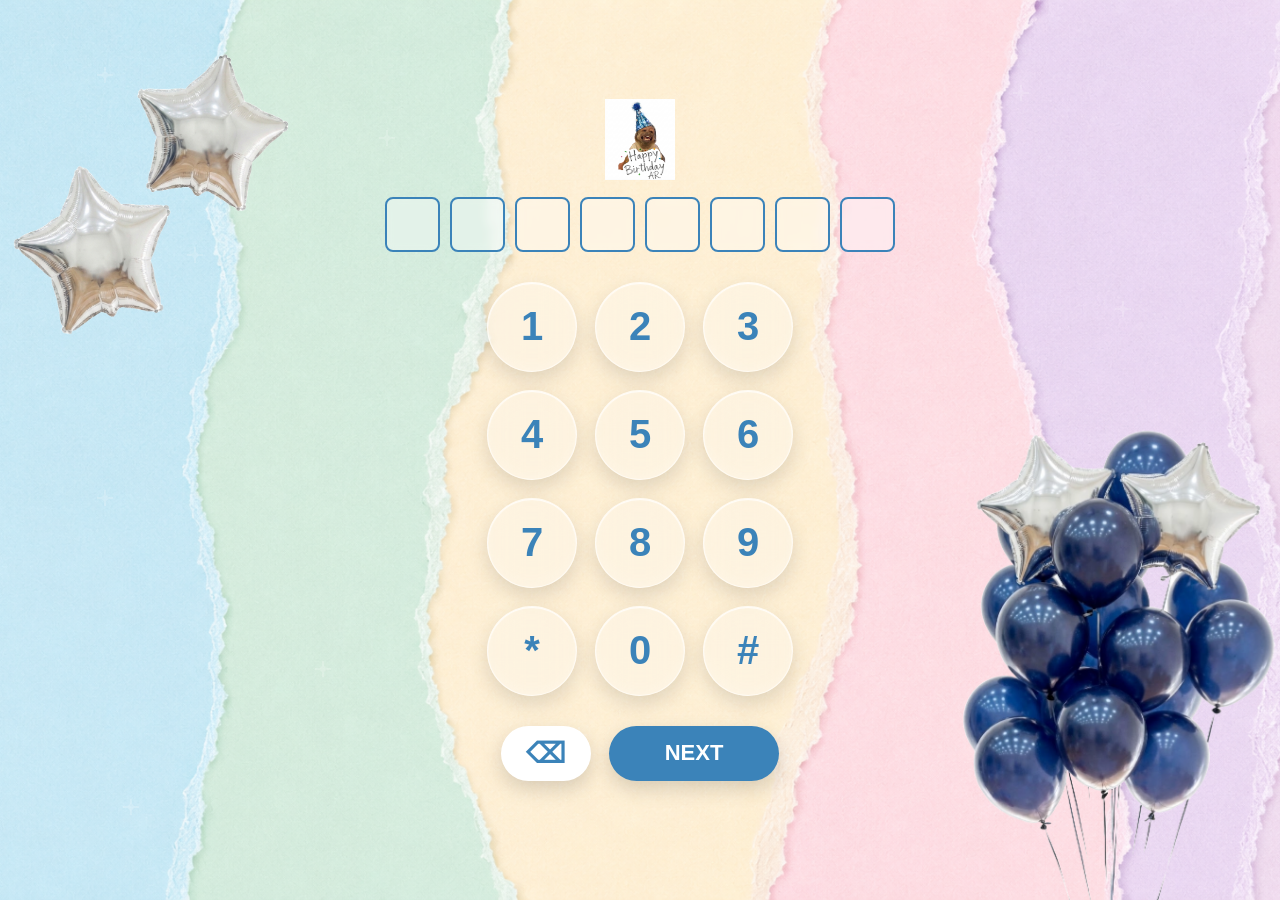
==== index.html @ feec0426 "Update index.html" ====
<!DOCTYPE html>
<html lang="en">
<head>

<meta charset="UTF-8">
<meta name="viewport" content="width=device-width, initial-scale=1.0">

<title>Happy Birthday ❤️</title>

<link rel="stylesheet" href="style.css">

<link href="https://fonts.googleapis.com/css2?family=Poppins:wght@300;400;600&family=Sacramento&display=swap" rel="stylesheet">

</head>
<body>
    
<img src="images/deco_2.png" class="deco deco-top" alt="">
<img src="images/deco_1.png" class="deco deco-bottom" alt="">

<div class="sparkles">
    <span class="star s1"></span>
    <span class="star s2"></span>
    <span class="star s3"></span>
    <span class="star s4"></span>
    <span class="star s5"></span>
    <span class="star s6"></span>
    <span class="star s7"></span>
    <span class="star s8"></span>
    <span class="star s9"></span>
    <span class="star s10"></span>
    <span class="star s11"></span>
    <span class="star s12"></span>
</div>
    
    
<div class="container">

    <img src="images/hbd.png" class="lock">

    <div class="display">
        <div class="box"></div>
        <div class="box"></div>
        <div class="box"></div>
        <div class="box"></div>
        <div class="box"></div>
        <div class="box"></div>
        <div class="box"></div>
        <div class="box"></div>
    </div>

    <div class="keypad">

    <button class="key" data-value="1">1</button>
    <button class="key" data-value="2">2</button>
    <button class="key" data-value="3">3</button>

    <button class="key" data-value="4">4</button>
    <button class="key" data-value="5">5</button>
    <button class="key" data-value="6">6</button>

    <button class="key" data-value="7">7</button>
    <button class="key" data-value="8">8</button>
    <button class="key" data-value="9">9</button>

    <button class="key" data-value="*">*</button>
    <button class="key" data-value="0">0</button>
    <button class="key" data-value="#">#</button>

</div>

<div class="actions">
    <button id="deleteBtn">⌫</button>
    <button id="nextBtn">NEXT</button>
</div>

    <p id="message"></p>

</div>

<script src="script.js"></script>

</body>
---- style.css ----
@import url('https://fonts.googleapis.com/css2?family=Poppins:wght@400;600&family=Sacramento&display=swap');

*{
    margin:0;
    padding:0;
    box-sizing:border-box;
}

body{
    width:100%;
    height:100vh;
    font-family:Poppins,sans-serif;

    background:url("images/background.png") center center/cover no-repeat;

    display:flex;
    justify-content:center;
    align-items:center;
}

.container{
    text-align:center;
}

.lock{
    width:70px;
    margin-bottom:10px;
}

h1{
    font-family:Sacramento;
    font-size:70px;
    color:#3b83b9;
}

p{
    color:#555;
    margin:10px 0;
}

h3{
    color:#3b83b9;
    margin:25px 0 18px;
}

.display{
    display:flex;
    justify-content:center;
    gap:10px;
    margin-bottom:30px;
}

.box{
    width:55px;
    height:55px;

    border:2px solid #3b83b9;
    border-radius:8px;

    display:flex;
    justify-content:center;
    align-items:center;

    font-size:28px;
    font-weight:600;
    color:#3b83b9;

    background:rgba(255,255,255,.35);
    backdrop-filter:blur(5px);
}

.keypad{
    display:grid;
    grid-template-columns:repeat(3,90px);
    gap:18px;
    justify-content:center;
}

.key{

    width:90px;
    height:90px;

    border-radius:50%;

    border:1.5px solid rgba(255,255,255,0.6);

    background:rgba(255,255,255,0.28);

    backdrop-filter:blur(16px);
    -webkit-backdrop-filter:blur(16px);

    box-shadow:
        0 8px 20px rgba(0,0,0,0.12),
        inset 0 1px 1px rgba(255,255,255,0.9),
        inset 0 -4px 10px rgba(255,255,255,0.15);

    color:#3b83b9;

    font-size:40px;
    font-weight:600;

    cursor:pointer;

    transition:all .25s ease;

}
.key:hover{

    transform:translateY(-3px) scale(1.05);

    background:rgba(255,255,255,0.38);

    box-shadow:
        0 14px 28px rgba(0,0,0,0.18),
        inset 0 2px 2px rgba(255,255,255,1),
        inset 0 -4px 10px rgba(255,255,255,0.2);

}
.key:active{

    transform:scale(.95);

    box-shadow:
        inset 0 4px 12px rgba(0,0,0,0.12);

}
.key[data-value="delete"]{
    font-size:32px;
}

#message{
    margin-top:20px;
    color:#3b83b9;
    font-weight:600;
}
.actions{
    margin-top:30px;

    display:flex;
    justify-content:center;
    gap:18px;
}

.actions button{

    border:none;

    cursor:pointer;

    font-weight:600;

    transition:.25s;

    box-shadow:0 8px 20px rgba(0,0,0,.15);

}

#deleteBtn{

    width:90px;
    height:55px;

    border-radius:28px;

    background:white;

    color:#3b83b9;

    font-size:28px;

}

#nextBtn{

    width:170px;
    height:55px;

    border-radius:28px;

    background:#3b83b9;

    color:white;

    font-size:22px;

}

.actions button:hover{

    transform:scale(1.05);

}


/* Decorative Images */

.deco{
    position: fixed;
    pointer-events: none;
    user-select: none;
    z-index: 0;
}

.deco-top{
    top: -10px;
    left: -10px;
    width: 320px;
    transform-origin: bottom right;
    animation: floatTop 4s ease-in-out infinite;
}

.deco-bottom{
    bottom: -10px;
    right: -10px;
    width: 340px;
    transform-origin: bottom center;
    animation: floatBottom 4s ease-in-out infinite;
}

/* Gentle floating */

@keyframes floatTop{

    0%{
        transform: translateY(0px) rotate(-1deg);
    }

    25%{
        transform: translateY(-6px) rotate(1deg);
    }

    50%{
        transform: translateY(-12px) rotate(0deg);
    }

    75%{
        transform: translateY(-6px) rotate(-1deg);
    }

    100%{
        transform: translateY(0px) rotate(-1deg);
    }

}

@keyframes floatBottom{

    0%{
        transform:translate(0px,0px) rotate(1deg);
    }

    25%{
        transform:translate(-4px,-6px) rotate(-1deg);
    }

    50%{
        transform:translate(-8px,-12px) rotate(-2deg);
    }

    75%{
        transform:translate(-3px,-7px) rotate(0deg);
    }

    100%{
        transform:translate(0px,0px) rotate(1deg);
    }

}

/* Make sure content stays above decorations */

.container{
    position:relative;
    z-index:5;
}

/* ---------- Sparkling Stars ---------- */

.sparkles{
    position:fixed;
    inset:0;
    pointer-events:none;
    z-index:1;
}

.star{

    position:absolute;

    width:6px;
    height:6px;

    background:white;

    border-radius:50%;

    opacity:.2;

    animation:twinkle 3s ease-in-out infinite;
}

.star::before,
.star::after{

    content:"";

    position:absolute;

    left:50%;
    top:50%;

    background:white;

    transform:translate(-50%,-50%);
}

.star::before{

    width:2px;
    height:16px;
}

.star::after{

    width:16px;
    height:2px;
}

@keyframes twinkle{

    0%,100%{

        opacity:.15;
        transform:scale(.5);
    }

    50%{

        opacity:1;
        transform:scale(1.3);
        filter:drop-shadow(0 0 10px white);
    }
}

/* Individual star positions */

.s1{top:8%;left:8%;animation-delay:.2s;}
.s2{top:15%;left:30%;animation-delay:1.2s;}
.s3{top:10%;right:20%;animation-delay:2.4s;}
.s4{top:28%;left:15%;animation-delay:.8s;}
.s5{top:34%;right:12%;animation-delay:1.8s;}
.s6{top:55%;left:8%;animation-delay:2.7s;}
.s7{top:62%;right:18%;animation-delay:1.1s;}
.s8{top:74%;left:25%;animation-delay:3.2s;}
.s9{bottom:22%;right:8%;animation-delay:.5s;}
.s10{bottom:10%;left:10%;animation-delay:2s;}
.s11{bottom:18%;left:45%;animation-delay:3.5s;}
.s12{top:45%;right:35%;animation-delay:1.5s;}

/* Keep content above stars */

.container{
    position:relative;
    z-index:5;
}

.deco{
    z-index:3;
}
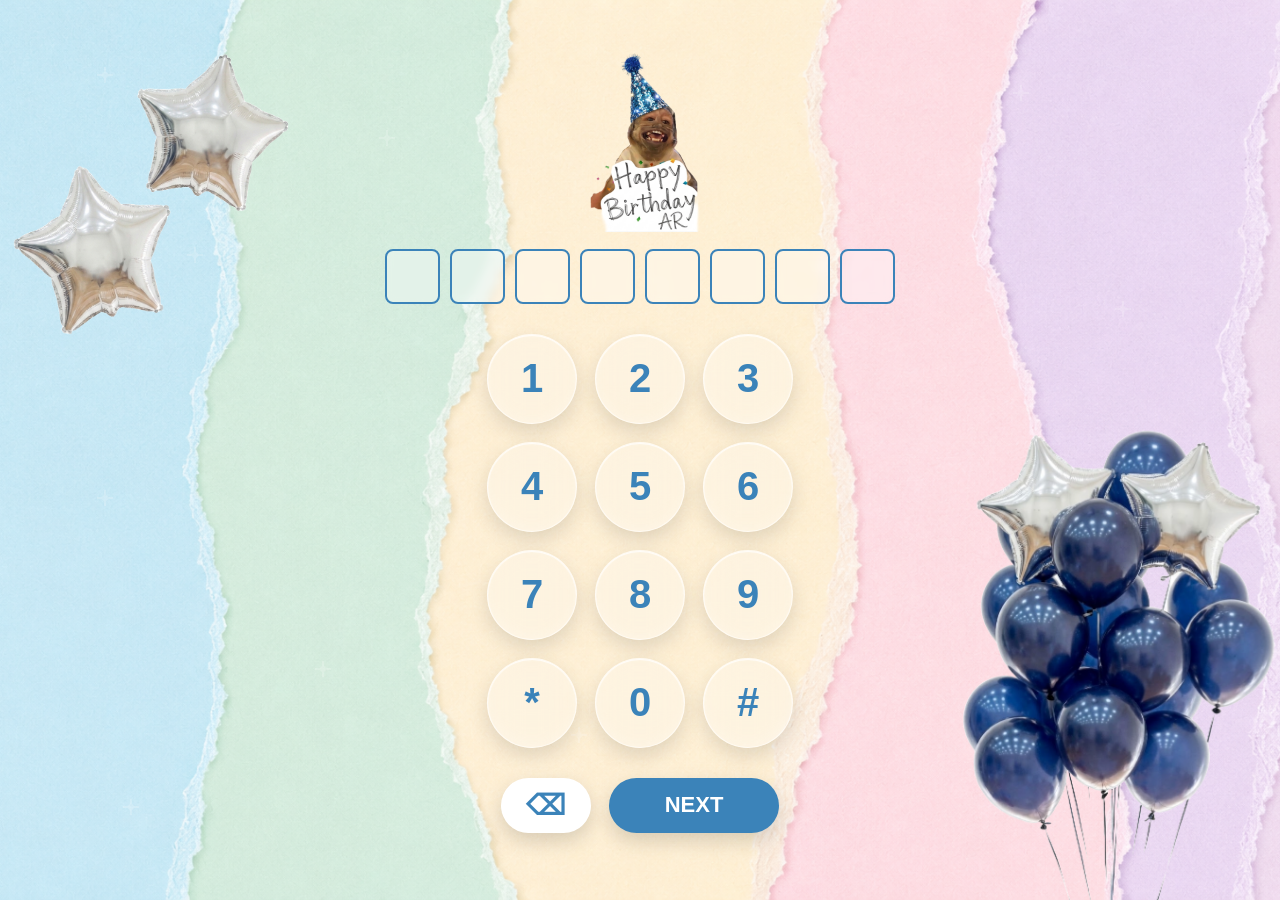
==== commit 5dd5ea4d: "Update index.html" ====
--- a/index.html
+++ b/index.html
@@ -35,7 +35,7 @@
     
 <div class="container">
 
-    <img src="images/hbd.png" class="lock">
+    <img src="images/hbd_new.png" class="lock">
 
     <div class="display">
         <div class="box"></div>
--- a/style.css
+++ b/style.css
@@ -23,7 +23,7 @@
 }
 
 .lock{
-    width:70px;
+    width:160px;
     margin-bottom:10px;
 }
 
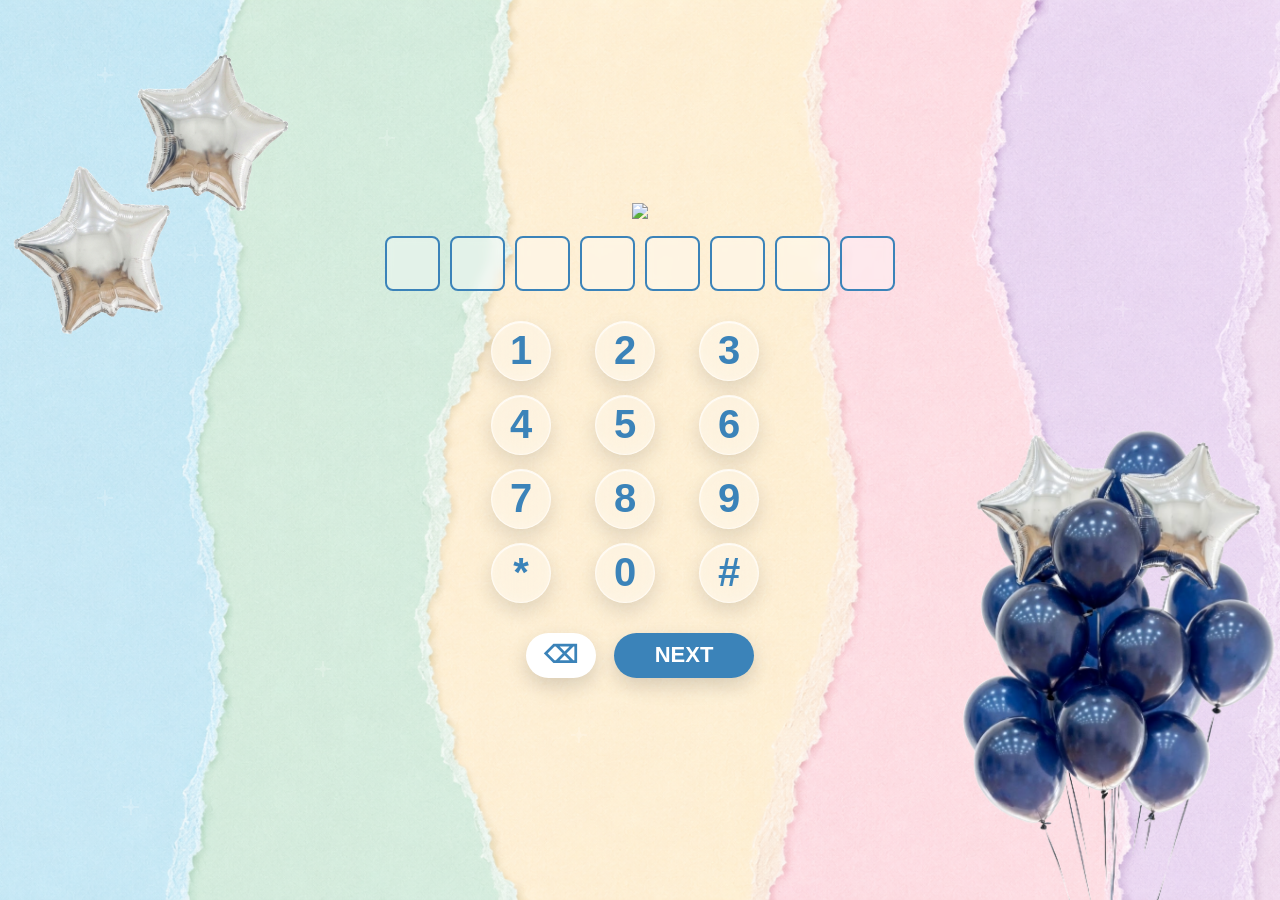
==== commit 486dc104: "Update index.html" ====
--- a/index.html
+++ b/index.html
@@ -35,7 +35,7 @@
     
 <div class="container">
 
-    <img src="images/hbd_new.png" class="lock">
+    <img src="images/lock_new.png" class="lock">
 
     <div class="display">
         <div class="box"></div>
--- a/style.css
+++ b/style.css
@@ -23,7 +23,7 @@
 }
 
 .lock{
-    width:160px;
+    width:210px;
     margin-bottom:10px;
 }
 
@@ -72,14 +72,14 @@
 .keypad{
     display:grid;
     grid-template-columns:repeat(3,90px);
-    gap:18px;
+    gap:14px;
     justify-content:center;
 }
 
 .key{
 
-    width:90px;
-    height:90px;
+    width:60px;
+    height:60px;
 
     border-radius:50%;
 
@@ -158,8 +158,8 @@
 
 #deleteBtn{
 
-    width:90px;
-    height:55px;
+    width:70px;
+    height:45px;
 
     border-radius:28px;
 
@@ -167,16 +167,16 @@
 
     color:#3b83b9;
 
-    font-size:28px;
+    font-size:24px;
 
 }
 
 #nextBtn{
 
-    width:170px;
-    height:55px;
-
-    border-radius:28px;
+    width:140px;
+    height:45px;
+
+    border-radius:218px;
 
     background:#3b83b9;
 
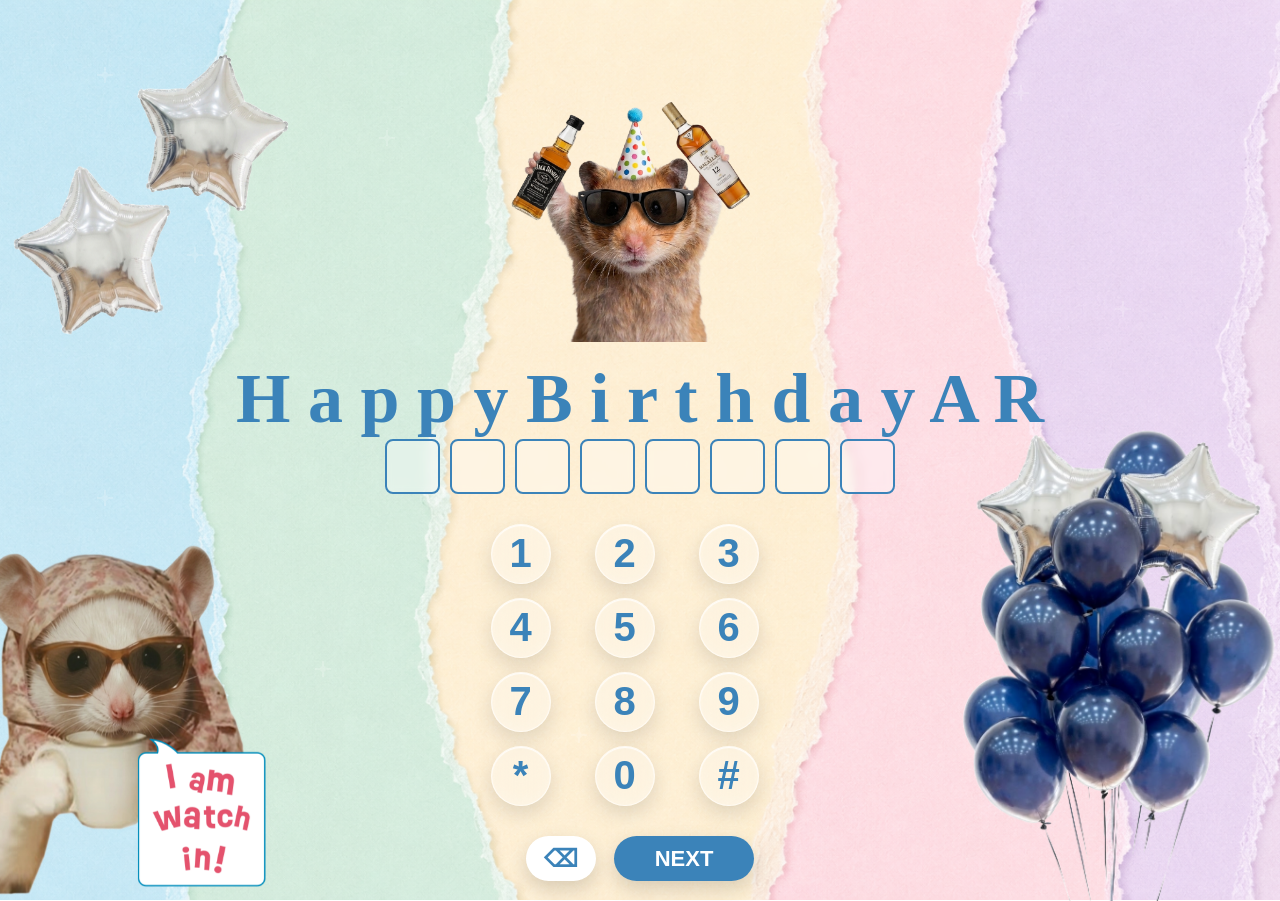
==== commit 24cfa079: "Update index.html" ====
--- a/index.html
+++ b/index.html
@@ -16,6 +16,7 @@
     
 <img src="images/deco_2.png" class="deco deco-top" alt="">
 <img src="images/deco_1.png" class="deco deco-bottom" alt="">
+<img src="images/deco_3.png" class="deco deco-bottom-left" alt="">    
 
 <div class="sparkles">
     <span class="star s1"></span>
@@ -35,8 +36,32 @@
     
 <div class="container">
 
-    <img src="images/lock_new.png" class="lock">
+    <img src="images/locker.png" class="lock">
 
+    <h1 class="birthday-title">
+    <span>H</span>
+    <span>a</span>
+    <span>p</span>
+    <span>p</span>
+    <span>y</span>
+
+    <span class="space"></span>
+
+    <span>B</span>
+    <span>i</span>
+    <span>r</span>
+    <span>t</span>
+    <span>h</span>
+    <span>d</span>
+    <span>a</span>
+    <span>y</span>
+
+    <span class="space"></span>
+
+    <span>A</span>
+    <span>R</span>
+    </h1>
+    
     <div class="display">
         <div class="box"></div>
         <div class="box"></div>
--- a/style.css
+++ b/style.css
@@ -23,7 +23,7 @@
 }
 
 .lock{
-    width:210px;
+    width:300px;
     margin-bottom:10px;
 }
 
@@ -217,7 +217,20 @@
     transform-origin: bottom center;
     animation: floatBottom 4s ease-in-out infinite;
 }
-
+.deco-bottom-left{
+    position: fixed;
+
+    bottom: -10px;
+    left: -10px;
+
+    width: 280px;
+
+    transform-origin: bottom center;
+
+    animation: floatLeft 5s ease-in-out infinite;
+
+    z-index: 2;
+}
 /* Gentle floating */
 
 @keyframes floatTop{
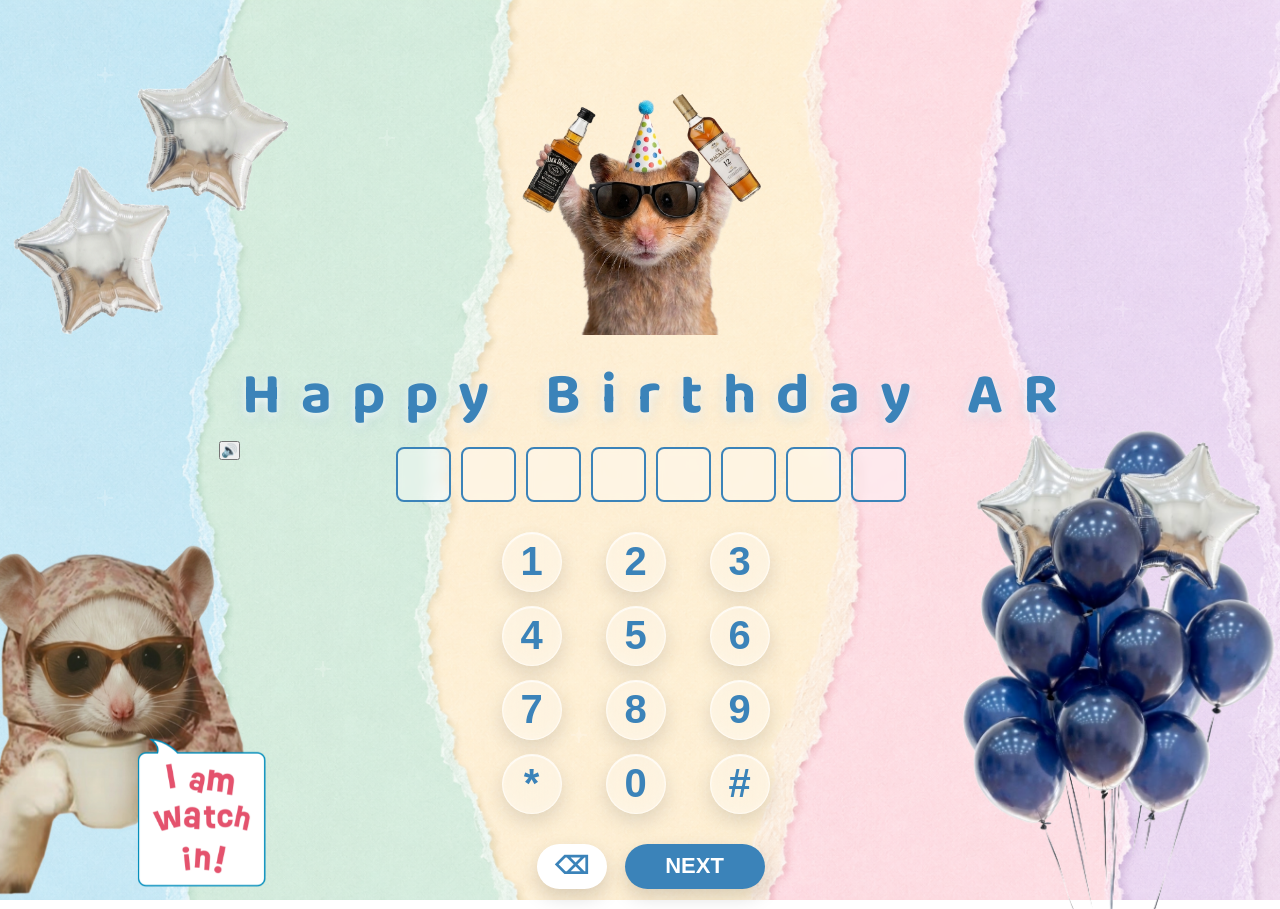
==== commit d3891bda: "Update index.html" ====
--- a/index.html
+++ b/index.html
@@ -13,6 +13,14 @@
 
 </head>
 <body>
+    
+<audio id="bgMusic" loop autoplay>
+    <source src="music/birthday.mp3" type="audio/mpeg">
+</audio>
+
+<button id="musicBtn" title="Music On">
+    🔊
+</button>    
     
 <img src="images/deco_2.png" class="deco deco-top" alt="">
 <img src="images/deco_1.png" class="deco deco-bottom" alt="">
--- a/style.css
+++ b/style.css
@@ -1,4 +1,4 @@
-@import url('https://fonts.googleapis.com/css2?family=Poppins:wght@400;600&family=Sacramento&display=swap');
+@import url('https://fonts.googleapis.com/css2?family=Poppins:wght@400;600&family=Baloo+2:wght@700&display=swap');
 
 *{
     margin:0;
@@ -381,3 +381,133 @@
 .deco{
     z-index:3;
 }
+
+/* ===========================
+   HAPPY BIRTHDAY AR TITLE
+=========================== */
+
+.birthday-title{
+
+    font-family:"Baloo 2", cursive;
+
+    font-size:58px;
+
+    font-weight:700;
+
+    color:#3b83b9;
+
+    letter-spacing:2px;
+
+    text-align:center;
+
+    margin:15px 0 22px;
+
+    line-height:1;
+
+    text-shadow:
+        0 3px 10px rgba(255,255,255,.85),
+        0 5px 15px rgba(59,131,185,.2);
+
+}
+
+.birthday-title span{
+
+    display:inline-block;
+
+    margin:0 2px;
+
+    transform-origin:center bottom;
+
+}
+
+.birthday-title .space{
+
+    width:18px;
+
+}
+
+/* ===========================
+   LETTER ANIMATIONS
+=========================== */
+
+@keyframes bounce1{
+
+    0%,100%{
+        transform:rotate(-10deg) scale(1);
+    }
+
+    50%{
+        transform:rotate(-8deg) scale(1.28);
+    }
+
+}
+
+@keyframes bounce2{
+
+    0%,100%{
+        transform:rotate(8deg) scale(.95);
+    }
+
+    50%{
+        transform:rotate(12deg) scale(1.18);
+    }
+
+}
+
+@keyframes bounce3{
+
+    0%,100%{
+        transform:rotate(-6deg) scale(1.08);
+    }
+
+    50%{
+        transform:rotate(-12deg) scale(.82);
+    }
+
+}
+
+@keyframes bounce4{
+
+    0%,100%{
+        transform:rotate(12deg) scale(.9);
+    }
+
+    50%{
+        transform:rotate(5deg) scale(1.35);
+    }
+
+}
+
+@keyframes bounce5{
+
+    0%,100%{
+        transform:rotate(-5deg) scale(1);
+    }
+
+    50%{
+        transform:rotate(4deg) scale(1.15);
+    }
+
+}
+
+/* ===========================
+   RANDOM SPEEDS
+=========================== */
+
+.birthday-title span:nth-child(1){animation:bounce1 1.10s infinite ease-in-out;}
+.birthday-title span:nth-child(2){animation:bounce3 1.75s infinite ease-in-out;}
+.birthday-title span:nth-child(3){animation:bounce5 .95s infinite ease-in-out;}
+.birthday-title span:nth-child(4){animation:bounce2 1.35s infinite ease-in-out;}
+.birthday-title span:nth-child(5){animation:bounce4 1.80s infinite ease-in-out;}
+
+.birthday-title span:nth-child(7){animation:bounce2 1.20s infinite ease-in-out;}
+.birthday-title span:nth-child(8){animation:bounce5 1.65s infinite ease-in-out;}
+.birthday-title span:nth-child(9){animation:bounce1 .90s infinite ease-in-out;}
+.birthday-title span:nth-child(10){animation:bounce3 1.55s infinite ease-in-out;}
+.birthday-title span:nth-child(11){animation:bounce4 1.00s infinite ease-in-out;}
+.birthday-title span:nth-child(12){animation:bounce2 1.95s infinite ease-in-out;}
+.birthday-title span:nth-child(13){animation:bounce1 1.30s infinite ease-in-out;}
+.birthday-title span:nth-child(14){animation:bounce5 1.45s infinite ease-in-out;}
+
+.birthday-title span:nth-child(16){animation:bounce4 1.60s infinite ease-in-out;}
+.birthday-title span:nth-child(17){animation:bounce2 .85s infinite ease-in-out;}
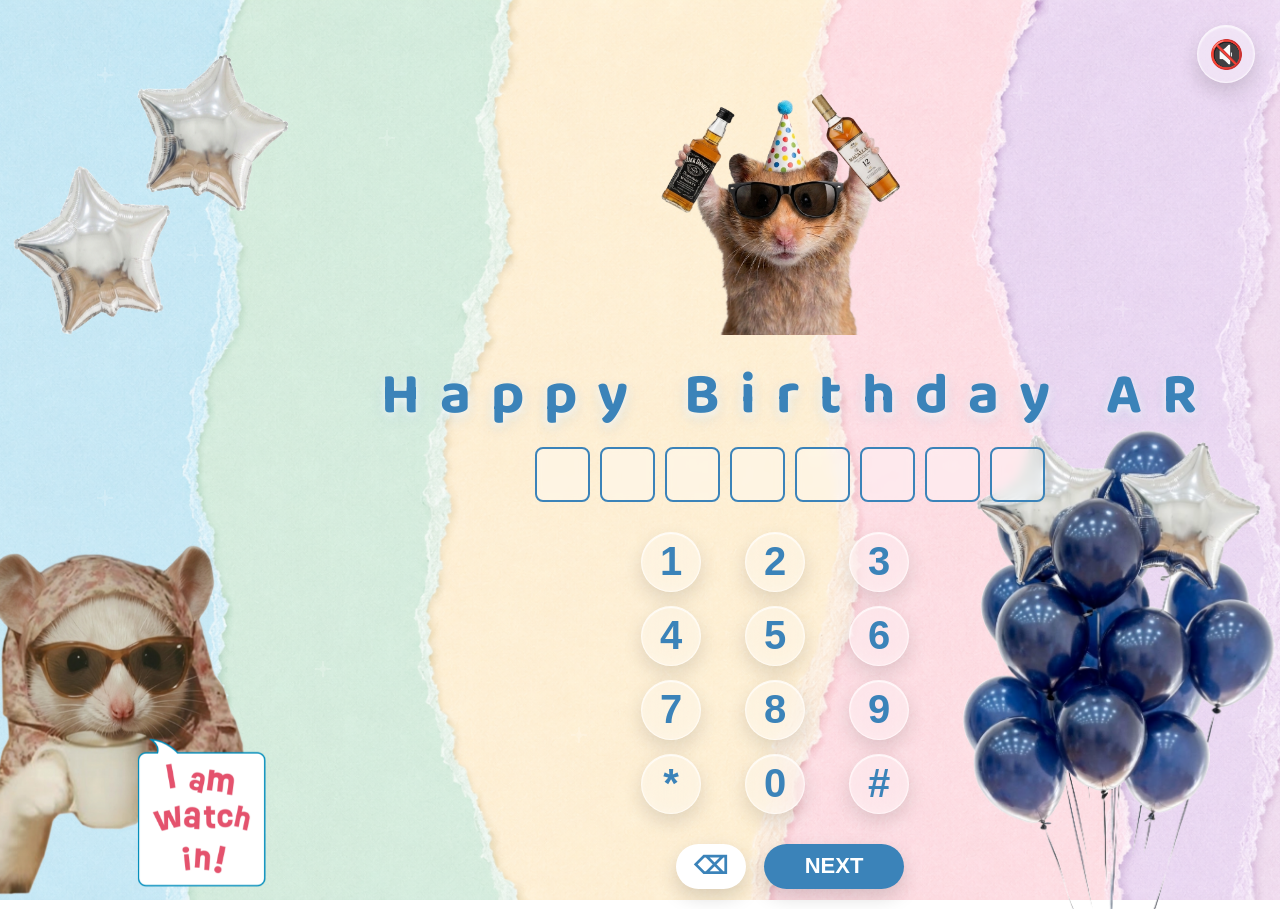
==== commit 3de9cefd: "Update index.html" ====
--- a/index.html
+++ b/index.html
@@ -13,18 +13,21 @@
 
 </head>
 <body>
-    
+
 <audio id="bgMusic" loop autoplay>
     <source src="music/birthday.mp3" type="audio/mpeg">
 </audio>
 
 <button id="musicBtn" title="Music On">
     🔊
-</button>    
-    
+</button>
+
+<!-- Confetti canvas for the correct-password popper blast -->
+<canvas id="confettiCanvas"></canvas>
+
 <img src="images/deco_2.png" class="deco deco-top" alt="">
 <img src="images/deco_1.png" class="deco deco-bottom" alt="">
-<img src="images/deco_3.png" class="deco deco-bottom-left" alt="">    
+<img src="images/deco_3.png" class="deco deco-bottom-left" alt="">
 
 <div class="sparkles">
     <span class="star s1"></span>
@@ -40,8 +43,8 @@
     <span class="star s11"></span>
     <span class="star s12"></span>
 </div>
-    
-    
+
+
 <div class="container">
 
     <img src="images/locker.png" class="lock">
@@ -69,7 +72,7 @@
     <span>A</span>
     <span>R</span>
     </h1>
-    
+
     <div class="display">
         <div class="box"></div>
         <div class="box"></div>
@@ -113,3 +116,4 @@
 <script src="script.js"></script>
 
 </body>
+</html>
--- a/style.css
+++ b/style.css
@@ -511,3 +511,75 @@
 
 .birthday-title span:nth-child(16){animation:bounce4 1.60s infinite ease-in-out;}
 .birthday-title span:nth-child(17){animation:bounce2 .85s infinite ease-in-out;}
+
+/* ===========================
+   MUSIC BUTTON
+=========================== */
+
+#musicBtn{
+
+    position:fixed;
+
+    top:25px;
+    right:25px;
+
+    width:58px;
+    height:58px;
+
+    border:none;
+    border-radius:50%;
+
+    background:rgba(255,255,255,.28);
+
+    backdrop-filter:blur(18px);
+    -webkit-backdrop-filter:blur(18px);
+
+    border:1.5px solid rgba(255,255,255,.6);
+
+    box-shadow:
+        0 8px 20px rgba(0,0,0,.15),
+        inset 0 1px 2px rgba(255,255,255,.9);
+
+    color:#3b83b9;
+
+    font-size:28px;
+
+    cursor:pointer;
+
+    z-index:1000;
+
+    transition:.25s;
+
+}
+
+#musicBtn:hover{
+
+    transform:scale(1.08);
+
+}
+
+#musicBtn.playing{
+
+    animation:musicPulse 1.4s infinite;
+
+}
+
+@keyframes musicPulse{
+
+    0%,100%{
+
+        transform:scale(1);
+
+    }
+
+    50%{
+
+        transform:scale(1.15);
+
+        box-shadow:
+            0 0 18px rgba(59,131,185,.45),
+            inset 0 1px 2px rgba(255,255,255,.9);
+
+    }
+
+}
